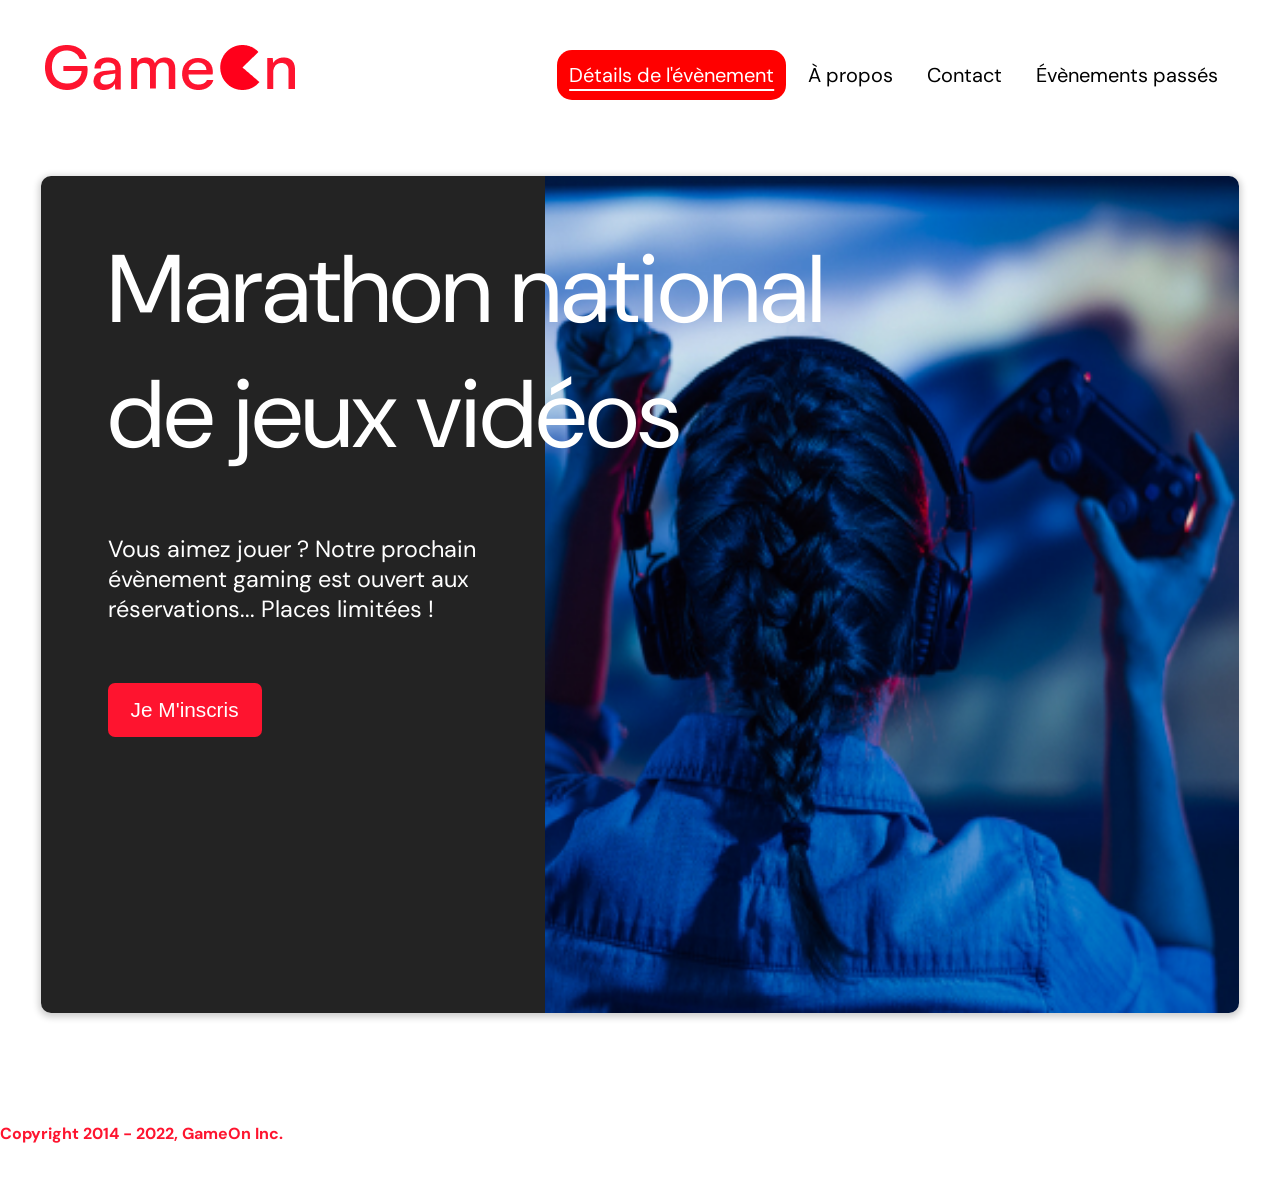
==== starterOnly/index.html @ 9fc14b22 "group media queries in responsive.css" ====
<!DOCTYPE html>
<html lang="en">
  <head>
    <meta charset="utf-8" >
    <title>Reservation</title>
    <meta name="viewport" content="width=device-width,initial-scale=1" >
    <link rel="stylesheet" href="./css/modal.css" >
    <link rel="stylesheet" href="./css/responsive.css" >
    <link rel="stylesheet" href="https://cdnjs.cloudflare.com/ajax/libs/font-awesome/4.7.0/css/font-awesome.min.css">
    <link href="https://fonts.googleapis.com/css?family=DM+Sans" rel="stylesheet">
  </head>
  <body>
    <div class="topnav" id="myTopnav">
      <div class="header-logo">
      <img alt="logo" src="./images/Logo.png">
    </div>
    <div class="main-navbar">
      <a href="#" class="active"><span>Détails de l'évènement</span></a>
      <a href="#"><span>À propos</span></a>
      <a href="#"><span>Contact</span></a>
      <a href="#"><span>Évènements passés</span></a>
      <a href="javascript:void(0);" class="icon" onclick="editNav()">
        <i class="fa fa-bars"></i>
      </a>
    </div>
  </div>
    <main>
      <div class="hero-section">
        <div class="hero-content">
          <h1 class="hero-headline">Marathon national<br>de jeux vidéos</h1>
          <p class="hero-text">
            Vous aimez jouer ? Notre prochain évènement gaming est ouvert
            aux réservations... Places limitées !
          </p>
          <button class="btn-signup modal-btn">je m'inscris</button>
        </div>
        <div class="hero-img">
          <img src="./images/bg_img.jpg" alt="img" >
        </div>
        <button class="btn-signup modal-btn">je m'inscris</button>
      </div>

      <div class="bground">
        <div class="content">
          <span class="close"></span>
          <div class="modal-body">
            <form name="reserve" action="index.html" method="get" onsubmit="return validate();">
              <div class="formData">
                <label for="first">Prénom</label><br>
                <input class="text-control" type="text" id="first" name="first" minlength="2"><br>
              </div>
              <div class="formData">
                <label for="last">Nom</label><br>
                <input class="text-control" type="text" id="last" name="last"><br>
              </div>
              <div class="formData">
                <label for="email">E-mail</label><br>
                <input class="text-control" type="email" id="email" name="email"><br>
              </div>
              <div class="formData">
                <label for="birthdate">Date de naissance</label><br>
                <input class="text-control" type="date" id="birthdate" name="birthdate"><br>
              </div>
              <div class="formData">
                <label for="quantity">À combien de tournois GameOn avez-vous déjà participé ?</label><br>
                <input type="number" class="text-control" id="quantity" name="quantity" min="0" max="99">
              </div>
              <p class="text-label">A quel tournoi souhaitez-vous participer cette année ?</p>
              <div class="formData">
                <input class="checkbox-input" type="radio" id="location1" name="location" value="New York">
                <label class="checkbox-label" for="location1">
                  <span class="checkbox-icon"></span>New York
                </label>
                <input class="checkbox-input" type="radio" id="location2" name="location" value="San Francisco">
                <label class="checkbox-label" for="location2">
                  <span class="checkbox-icon"></span>San Francisco
                </label>
                <input class="checkbox-input" type="radio" id="location3" name="location" value="Seattle">
                <label class="checkbox-label" for="location3">
                  <span class="checkbox-icon"></span>Seattle
                </label>
                <input class="checkbox-input" type="radio" id="location4" name="location" value="Chicago">
                <label class="checkbox-label" for="location4">
                  <span class="checkbox-icon"></span>Chicago
                </label>
                <input class="checkbox-input" type="radio" id="location5" name="location" value="Boston">
                <label class="checkbox-label" for="location5">
                  <span class="checkbox-icon"></span>Boston
                </label>
                <input class="checkbox-input" type="radio" id="location6" name="location" value="Portland">
                <label class="checkbox-label" for="location6">
                  <span class="checkbox-icon"></span>Portland
                </label>
              </div>

              <div class="formData">
                <input class="checkbox-input" type="checkbox" id="checkbox1" checked>
                <label class="checkbox2-label" for="checkbox1">
                  <span class="checkbox-icon"></span>
                  J'ai lu et accepté les conditions d'utilisation.
                </label>
                <br>
                <input class="checkbox-input" type="checkbox" id="checkbox2">
                <label class="checkbox2-label" for="checkbox2">
                  <span class="checkbox-icon"></span>
                  Je Je souhaite être prévenu des prochains évènements.
                </label>
                <br>
              </div>
              <input class="button btn-submit" type="submit" value="C'est parti">
            </form>
          </div>
        </div>
      </div>
    </main>
    <footer>
      <p class="copyrights">
        Copyright 2014 - 2022, GameOn Inc.
      </p>
    </footer>
    <script src="./js/modal.js"></script>
  </body>
</html>
---- starterOnly/css/modal.css ----
:root {
  --font-default: "DM Sans", Arial, Helvetica, sans-serif;
  --font-slab: var(--font-default);
  --modal-duration: 0.8s;
}
* {
  box-sizing: border-box;
  margin: 0;
  padding: 0;
}
/* Landing Page */

body {
  margin: 0;
  display: flex;
  flex-direction: column;
  /* background-image: url("background.png"); */
  font-family: var(--font-default);
  font-size: 18px;
  max-width: 1300px;
  margin: 0 auto;
}

p {
  margin-bottom: 0;
  padding: 0.5vw;
}

img {
  padding-right: 1rem;
}

.topnav {
  overflow: hidden;
  margin: 3.5%;
}
.header-logo {
    float: left;
}
.main-navbar {
    float: right;
}
.topnav a {
  float: left;
  display: block;
  color: #000000;
  text-align: center;
  padding: 12px 12px;
  margin: 5px;
  text-decoration: none;
  font-size: 20px;
  /* font-family: Roboto, sans-serif; */
}

.topnav a:hover {
  background-color: #ff0000;
  color: #ffffff;
  border-radius: 15px;
}

.topnav a.active {
  background-color: #ff0000;
  color: #ffffff;
  border-radius: 15px;
  text-decoration: underline;
  text-underline-offset: 7px;
}

.topnav .icon {
  display: none;
}

@media screen and (max-width: 768px) {
  .topnav a {display: none;}
  .topnav a.icon {
    float: right;
    display: block;
  }
}

@media screen and (max-width: 768px) {
  .topnav.responsive {position: relative;}
  .topnav.responsive .icon {
    position: absolute;
    right: 0;
    top: 0;
  }
  .topnav.responsive a {
    float: none;
    display: block;
    text-align: left;
  }
}



 @media screen and (max-width: 540px) {
  .topnav a {display: none;}
  .topnav a.icon {
    float: right;
    display: block;
    margin-top: -15px;
  }
} 

main {
  font-size: 130%;
  font-weight: bolder;
  color: black;
  padding-top: 0.5vw;
  padding-left: 2vw;
  padding-right: 2vw;
  margin: 20px 15px;
  border-radius: 2rem;
  text-align: justify;


}

.modal-btn {
  font-size: 145%;
  background: #fe142f;
  display: flex;
  margin: auto;
  padding: 2em;
  color: #fff;
  padding: 0.75rem 2.5rem;
  border-radius: 1rem;
  cursor: pointer;
}

.modal-btn:hover {
  background: #3876ac;
}

.footer {
  margin: 20px;
  padding: 10px;
  font-family: var(--font-slab);
}

/* Modal form */

.button {
  background: #fe142f;
  margin-top: 0.5em;
  padding: 1em;
  color: #fff;
  border-radius: 15px;
  cursor: pointer;
  font-size: 16px;
}

.button:hover {
  background: #3876ac;
}

.smFont {
  font-size: 16px;
}

.bground {
  display: none;
  position: fixed;
  z-index: 1;
  left: 0;
  top: 0;
  height: 100%;
  width: 100%;
  overflow: auto;
  background-color: rgba(26, 39, 156, 0.4);
}

.content {
  margin: 5% auto;
  width: 100%;
  max-width: 500px;
  animation-name: modalopen;
  animation-duration: var(--modal-duration);
  background: #232323;
  border-radius: 10px;
  overflow: hidden;
  position: relative;
  color: #fff;
  padding-top: 10px;
}

.modal-body {
  padding: 15px 8%;
  margin: 15px auto;
}

label {
  font-family: var(--font-default);
  font-size: 17px;
  font-weight: normal;
  display: inline-block;
  margin-bottom: 11px;
}
input {
  padding: 8px;
  border: 0.8px solid #ccc;
  outline: none;
}
.text-control {
  margin: 0;
  padding: 8px;
  width: 100%;
  border-radius: 8px;
  font-size: 20px;
  height: 48px;
}
.formData[data-error]::after {
  content: attr(data-error);
  font-size: 0.4em;
  color: #e54858;
  display: block;
  margin-top: 7px;
  margin-bottom: 7px;
  text-align: right;
  line-height: 0.3;
  opacity: 0;
  transition: 0.3s;
}
.formData[data-error-visible="true"]::after {
  opacity: 1;
}
.formData[data-error-visible="true"] .text-control {
  border: 2px solid #e54858;
}
/* 
input[data-error]::after {
    content: attr(data-error);
    font-size: 0.4em;
    color: red;
} */
.checkbox-label,
.checkbox2-label {
  position: relative;
  margin-left: 36px;
  font-size: 12px;
  font-weight: normal;
}
.checkbox-label .checkbox-icon,
.checkbox2-label .checkbox-icon {
  display: block;
  width: 20px;
  height: 20px;
  border: 2px solid #279e7a;
  border-radius: 50%;
  text-indent: 29px;
  white-space: nowrap;
  position: absolute;
  left: -30px;
  top: -1px;
  transition: 0.3s;
}
.checkbox-label .checkbox-icon::after,
.checkbox2-label .checkbox-icon::after {
  content: "";
  width: 13px;
  height: 13px;
  background-color: #279e7a;
  border-radius: 50%;
  text-indent: 29px;
  white-space: nowrap;
  position: absolute;
  left: 50%;
  top: 50%;
  transform: translate(-50%, -50%);
  transition: 0.3s;
  opacity: 0;
}
.checkbox-input {
  display: none;
}
.checkbox-input:checked + .checkbox-label .checkbox-icon::after,
.checkbox-input:checked + .checkbox2-label .checkbox-icon::after {
  opacity: 1;
}
.checkbox-input:checked + .checkbox2-label .checkbox-icon {
  background: #279e7a;
}
.checkbox2-label .checkbox-icon {
  border-radius: 4px;
  border: 0;
  background: #c4c4c4;
}
.checkbox2-label .checkbox-icon::after {
  width: 7px;
  height: 4px;
  border-radius: 2px;
  background: transparent;
  border: 2px solid transparent;
  border-bottom-color: #fff;
  border-left-color: #fff;
  transform: rotate(-55deg);
  left: 21%;
  top: 19%;
}
.close {
  position: absolute;
  right: 15px;
  top: 15px;
  width: 32px;
  height: 32px;
  opacity: 1;
  cursor: pointer;
  transform: scale(0.7);
}
.close:before,
.close:after {
  position: absolute;
  left: 15px;
  content: " ";
  height: 33px;
  width: 3px;
  background-color: #fff;
}
.close:before {
  transform: rotate(45deg);
}
.close:after {
  transform: rotate(-45deg);
}
.btn-submit,
.btn-signup {
  background: #fe142f;
  display: block;
  margin: 0 auto;
  border-radius: 7px;
  font-size: 1rem;
  padding: 12px 82px;
  color: #fff;
  cursor: pointer;
  border: 0;
}
/* custom select styles */
.custom-select {
  position: relative;
  font-family: Arial;
  font-size: 1.1rem;
  font-weight: normal;
}

.custom-select select {
  display: none;
}
.select-selected {
  background-color: #fff;
}

/* Style the arrow inside the select element: */
.select-selected:after {
  position: absolute;
  content: "";
  top: 10px;
  right: 13px;
  width: 11px;
  height: 11px;
  border: 3px solid transparent;
  border-bottom-color: #f00;
  border-left-color: #f00;
  transform: rotate(-48deg);
  border-radius: 5px 0 5px 0;
}

/* Point the arrow upwards when the select box is open (active): */
.select-selected.select-arrow-active:after {
  transform: rotate(135deg);
  top: 13px;
}

.select-items div,
.select-selected {
  color: #000;
  padding: 11px 16px;
  border: 1px solid transparent;
  border-color: transparent transparent rgba(0, 0, 0, 0.1) transparent;
  cursor: pointer;
  border-radius: 8px;
  height: 48px;
}

/* Style items (options): */
.select-items {
  position: absolute;
  background-color: #fff;
  top: 89%;
  left: 0;
  right: 0;
  z-index: 99;
}

/* Hide the items when the select box is closed: */
.select-hide {
  display: none;
}

.select-items div:hover,
.same-as-selected {
  background-color: rgba(0, 0, 0, 0.1);
}
/* custom select end */
.text-label {
  font-weight: normal;
  font-size: 16px;
}
.hero-section {
  min-height: 93vh;
  border-radius: 10px;
  display: grid;
  grid-template-columns: repeat(12, 1fr);
  overflow: hidden;
  box-shadow: 0 2px 7px 2px rgba(0, 0, 0, 0.2);
  margin-bottom: 10px;
}
.hero-content {
  padding: 51px 67px;
  grid-column: span 4;
  background: #232323;
  color: #fff;
  position: relative;
  text-align: left;
  min-width: 424px;
}
.hero-content::after {
  content: "";
  width: 100%;
  height: 100%;
  background: #232323;
  position: absolute;
  right: -80px;
  top: 0;
}
.hero-content > * {
  position: relative;
  z-index: 1;
}
.hero-headline {
  font-size: 6rem;
  font-weight: normal;
  white-space: nowrap;
}
.hero-text {
  width: 146%;
  font-weight: normal;
  margin-top: 57px;
  padding: 0;
}
.btn-signup {
  outline: none;
  text-transform: capitalize;
  font-size: 1.3rem;
  padding: 15px 23px;
  margin: 0;
  margin-top: 59px;
}
.hero-img {
  grid-column: span 8;
}
.hero-img img {
  width: 100%;
  height: 100%;
  display: block;
  padding: 0;
}
.copyrights {
  color: #fe142f;
  padding: 0;
  font-size: 1rem;
  margin: 60px 0 30px;
  font-weight: bolder;
}
.hero-section > .btn-signup {
  display: none;
}
footer {
  /* padding-left: 2vw;
  padding-right: 2vw; */
  margin: 20px 0;
}
@media screen and (max-width: 800px) {
  .hero-section {
    display: block;
    box-shadow: unset;
  }
  .hero-content {
    background: #fff;
    color: #000;
    padding: 20px;
  }
  .hero-content::after {
    content: unset;
  }
  .hero-content .btn-signup {
    display: none;
  }
  .hero-headline {
    font-size: 4.5rem;
    white-space: normal;
  }
  .hero-text {
    width: unset;
    font-size: 1.5rem;
  }
  .hero-img img {
    border-radius: 10px;
    margin-top: 40px;
  }
  .hero-section > .btn-signup {
    display: block;
    margin: 32px auto 10px;
    padding: 12px 35px;
  }
  .copyrights {
    margin-top: 50px;
    text-align: center;
  }
}

@keyframes modalopen {
  from {
    opacity: 0;
    transform: translateY(-150px);
  }
  to {
    opacity: 1;
  }
}
---- starterOnly/css/responsive.css ----
@media screen and (max-width: 768px) {
    .topnav a {display: none;}
    .topnav a.icon {
      float: right;
      display: block;
    }
  }
  
  @media screen and (max-width: 768px) {
    .topnav.responsive {position: relative;}
    .topnav.responsive .icon {
      position: absolute;
      right: 0;
      top: 0;
    }
    .topnav.responsive a {
      float: none;
      display: block;
      text-align: left;
    }
  }
  
  
  
   @media screen and (max-width: 540px) {
    .topnav a {display: none;}
    .topnav a.icon {
      float: right;
      display: block;
      margin-top: -15px;
    }
  } 



@media screen and (max-width: 800px) {
    .hero-section {
      display: block;
      box-shadow: unset;
    }
    .hero-content {
      background: #fff;
      color: #000;
      padding: 20px;
    }
    .hero-content::after {
      content: unset;
    }
    .hero-content .btn-signup {
      display: none;
    }
    .hero-headline {
      font-size: 4.5rem;
      white-space: normal;
    }
    .hero-text {
      width: unset;
      font-size: 1.5rem;
    }
    .hero-img img {
      border-radius: 10px;
      margin-top: 40px;
    }
    .hero-section > .btn-signup {
      display: block;
      margin: 32px auto 10px;
      padding: 12px 35px;
    }
    .copyrights {
      margin-top: 50px;
      text-align: center;
    }
  }
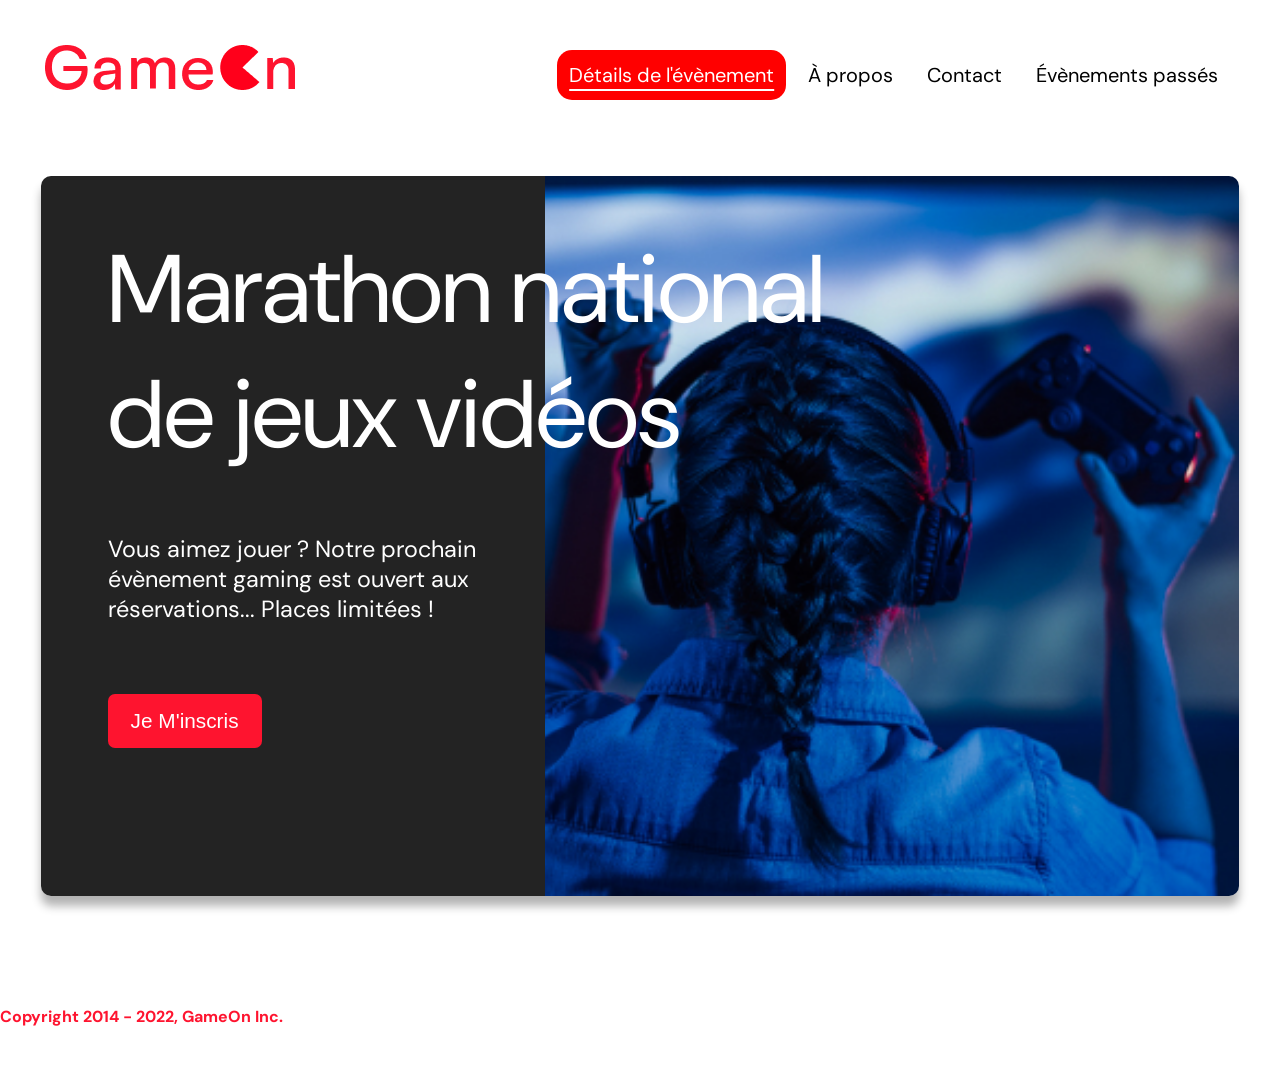
==== commit 8a297d04: "html typo "je je" "A"" ====
--- a/starterOnly/index.html
+++ b/starterOnly/index.html
@@ -65,7 +65,7 @@
                 <label for="quantity">À combien de tournois GameOn avez-vous déjà participé ?</label><br>
                 <input type="number" class="text-control" id="quantity" name="quantity" min="0" max="99">
               </div>
-              <p class="text-label">A quel tournoi souhaitez-vous participer cette année ?</p>
+              <p class="text-label">À quel tournoi souhaitez-vous participer cette année ?</p>
               <div class="formData">
                 <input class="checkbox-input" type="radio" id="location1" name="location" value="New York">
                 <label class="checkbox-label" for="location1">
@@ -103,7 +103,7 @@
                 <input class="checkbox-input" type="checkbox" id="checkbox2">
                 <label class="checkbox2-label" for="checkbox2">
                   <span class="checkbox-icon"></span>
-                  Je Je souhaite être prévenu des prochains évènements.
+                  Je souhaite être prévenu des prochains évènements.
                 </label>
                 <br>
               </div>
--- a/starterOnly/css/modal.css
+++ b/starterOnly/css/modal.css
@@ -3,11 +3,13 @@
   --font-slab: var(--font-default);
   --modal-duration: 0.8s;
 }
+
 * {
   box-sizing: border-box;
   margin: 0;
   padding: 0;
 }
+
 /* Landing Page */
 
 body {
@@ -23,7 +25,7 @@
 
 p {
   margin-bottom: 0;
-  padding: 0.5vw;
+  /* padding: 0.5vw; */
 }
 
 img {
@@ -34,12 +36,15 @@
   overflow: hidden;
   margin: 3.5%;
 }
+
 .header-logo {
-    float: left;
-}
+  float: left;
+}
+
 .main-navbar {
-    float: right;
-}
+  float: right;
+}
+
 .topnav a {
   float: left;
   display: block;
@@ -70,39 +75,6 @@
   display: none;
 }
 
-@media screen and (max-width: 768px) {
-  .topnav a {display: none;}
-  .topnav a.icon {
-    float: right;
-    display: block;
-  }
-}
-
-@media screen and (max-width: 768px) {
-  .topnav.responsive {position: relative;}
-  .topnav.responsive .icon {
-    position: absolute;
-    right: 0;
-    top: 0;
-  }
-  .topnav.responsive a {
-    float: none;
-    display: block;
-    text-align: left;
-  }
-}
-
-
-
- @media screen and (max-width: 540px) {
-  .topnav a {display: none;}
-  .topnav a.icon {
-    float: right;
-    display: block;
-    margin-top: -15px;
-  }
-} 
-
 main {
   font-size: 130%;
   font-weight: bolder;
@@ -113,8 +85,6 @@
   margin: 20px 15px;
   border-radius: 2rem;
   text-align: justify;
-
-
 }
 
 .modal-btn {
@@ -192,16 +162,18 @@
 
 label {
   font-family: var(--font-default);
-  font-size: 17px;
+  font-size: 15px;
   font-weight: normal;
   display: inline-block;
   margin-bottom: 11px;
 }
+
 input {
   padding: 8px;
   border: 0.8px solid #ccc;
   outline: none;
 }
+
 .text-control {
   margin: 0;
   padding: 8px;
@@ -210,24 +182,29 @@
   font-size: 20px;
   height: 48px;
 }
+
 .formData[data-error]::after {
   content: attr(data-error);
-  font-size: 0.4em;
+  font-size: 0.5em;
   color: #e54858;
   display: block;
-  margin-top: 7px;
+  margin-top: 5px;
+  /* 
   margin-bottom: 7px;
   text-align: right;
-  line-height: 0.3;
+  line-height: 0.3; */
   opacity: 0;
   transition: 0.3s;
 }
+
 .formData[data-error-visible="true"]::after {
   opacity: 1;
 }
+
 .formData[data-error-visible="true"] .text-control {
   border: 2px solid #e54858;
 }
+
 /* 
 input[data-error]::after {
     content: attr(data-error);
@@ -241,6 +218,7 @@
   font-size: 12px;
   font-weight: normal;
 }
+
 .checkbox-label .checkbox-icon,
 .checkbox2-label .checkbox-icon {
   display: block;
@@ -255,6 +233,7 @@
   top: -1px;
   transition: 0.3s;
 }
+
 .checkbox-label .checkbox-icon::after,
 .checkbox2-label .checkbox-icon::after {
   content: "";
@@ -271,21 +250,26 @@
   transition: 0.3s;
   opacity: 0;
 }
+
 .checkbox-input {
   display: none;
 }
-.checkbox-input:checked + .checkbox-label .checkbox-icon::after,
-.checkbox-input:checked + .checkbox2-label .checkbox-icon::after {
+
+.checkbox-input:checked+.checkbox-label .checkbox-icon::after,
+.checkbox-input:checked+.checkbox2-label .checkbox-icon::after {
   opacity: 1;
 }
-.checkbox-input:checked + .checkbox2-label .checkbox-icon {
+
+.checkbox-input:checked+.checkbox2-label .checkbox-icon {
   background: #279e7a;
 }
+
 .checkbox2-label .checkbox-icon {
   border-radius: 4px;
   border: 0;
   background: #c4c4c4;
 }
+
 .checkbox2-label .checkbox-icon::after {
   width: 7px;
   height: 4px;
@@ -298,6 +282,7 @@
   left: 21%;
   top: 19%;
 }
+
 .close {
   position: absolute;
   right: 15px;
@@ -308,6 +293,7 @@
   cursor: pointer;
   transform: scale(0.7);
 }
+
 .close:before,
 .close:after {
   position: absolute;
@@ -317,12 +303,15 @@
   width: 3px;
   background-color: #fff;
 }
+
 .close:before {
   transform: rotate(45deg);
 }
+
 .close:after {
   transform: rotate(-45deg);
 }
+
 .btn-submit,
 .btn-signup {
   background: #fe142f;
@@ -335,6 +324,7 @@
   cursor: pointer;
   border: 0;
 }
+
 /* custom select styles */
 .custom-select {
   position: relative;
@@ -346,6 +336,7 @@
 .custom-select select {
   display: none;
 }
+
 .select-selected {
   background-color: #fff;
 }
@@ -401,20 +392,23 @@
 .same-as-selected {
   background-color: rgba(0, 0, 0, 0.1);
 }
+
 /* custom select end */
 .text-label {
   font-weight: normal;
   font-size: 16px;
 }
+
 .hero-section {
-  min-height: 93vh;
+  /* min-height: 93vh; */
   border-radius: 10px;
   display: grid;
   grid-template-columns: repeat(12, 1fr);
   overflow: hidden;
-  box-shadow: 0 2px 7px 2px rgba(0, 0, 0, 0.2);
+  box-shadow: 0 10px 10px rgba(0, 0, 0, 0.3);
   margin-bottom: 10px;
 }
+
 .hero-content {
   padding: 51px 67px;
   grid-column: span 4;
@@ -424,6 +418,7 @@
   text-align: left;
   min-width: 424px;
 }
+
 .hero-content::after {
   content: "";
   width: 100%;
@@ -433,38 +428,45 @@
   right: -80px;
   top: 0;
 }
-.hero-content > * {
+
+.hero-content>* {
   position: relative;
   z-index: 1;
 }
+
 .hero-headline {
   font-size: 6rem;
   font-weight: normal;
   white-space: nowrap;
 }
+
 .hero-text {
   width: 146%;
   font-weight: normal;
   margin-top: 57px;
   padding: 0;
 }
+
 .btn-signup {
   outline: none;
   text-transform: capitalize;
   font-size: 1.3rem;
   padding: 15px 23px;
-  margin: 0;
-  margin-top: 59px;
-}
+  margin: 70px 0;
+}
+
 .hero-img {
   grid-column: span 8;
 }
+
 .hero-img img {
   width: 100%;
   height: 100%;
   display: block;
+  object-fit: cover;
   padding: 0;
 }
+
 .copyrights {
   color: #fe142f;
   padding: 0;
@@ -472,51 +474,15 @@
   margin: 60px 0 30px;
   font-weight: bolder;
 }
-.hero-section > .btn-signup {
-  display: none;
-}
+
+.hero-section>.btn-signup {
+  display: none;
+}
+
 footer {
   /* padding-left: 2vw;
   padding-right: 2vw; */
   margin: 20px 0;
-}
-@media screen and (max-width: 800px) {
-  .hero-section {
-    display: block;
-    box-shadow: unset;
-  }
-  .hero-content {
-    background: #fff;
-    color: #000;
-    padding: 20px;
-  }
-  .hero-content::after {
-    content: unset;
-  }
-  .hero-content .btn-signup {
-    display: none;
-  }
-  .hero-headline {
-    font-size: 4.5rem;
-    white-space: normal;
-  }
-  .hero-text {
-    width: unset;
-    font-size: 1.5rem;
-  }
-  .hero-img img {
-    border-radius: 10px;
-    margin-top: 40px;
-  }
-  .hero-section > .btn-signup {
-    display: block;
-    margin: 32px auto 10px;
-    padding: 12px 35px;
-  }
-  .copyrights {
-    margin-top: 50px;
-    text-align: center;
-  }
 }
 
 @keyframes modalopen {
@@ -524,8 +490,8 @@
     opacity: 0;
     transform: translateY(-150px);
   }
+
   to {
     opacity: 1;
   }
-}
-
+}
--- a/starterOnly/css/responsive.css
+++ b/starterOnly/css/responsive.css
@@ -1,74 +1,138 @@
+/* Desktop first max-width large to small sizes */
+
+@media screen and (max-width: 800px) {
+  main {
+    margin:0 15px;
+  }
+
+  .hero-section {
+    display: block;
+    box-shadow: unset;
+  }
+
+  .hero-content {
+    background: #fff;
+    color: #000;
+    padding: 0;
+    min-width: 100%;
+  }
+
+  .hero-content::after {
+    content: unset;
+  }
+
+  .hero-content .btn-signup {
+    display: none;
+  }
+
+  .hero-headline {
+    font-size: 2.5rem;
+    white-space: normal;
+  }
+
+  .hero-text {
+    width: unset;
+    font-size: 0.8rem;
+    margin-top: 20px;
+  }
+
+  .hero-img img {
+    border-radius: 10px;
+    margin-top: 40px;
+  }
+
+  .hero-section>.btn-signup {
+    display: block;
+    margin: 32px auto 10px;
+    padding: 12px 35px;
+  }
+
+  .copyrights {
+    margin: 10px 0;
+    font-size:0.8rem;
+    text-align: center;
+  }
+
+  .topnav {
+    margin: 30px 20px 20px 20px;
+  }
+
+  .header-logo img {
+    width:50%;
+  }
+
+  label, .text-label { 
+    font-size: 12px
+  }
+
+  .checkbox-label, .checkbox2-label {
+    margin-left: 28px;
+  }
+  .checkbox-label .checkbox-icon, .checkbox2-label .checkbox-icon {
+    left: -25px;
+  }
+  .btn-submit, .btn-signup {
+    padding: 12px 32px;
+  }
+}
 
 @media screen and (max-width: 768px) {
-    .topnav a {display: none;}
-    .topnav a.icon {
-      float: right;
-      display: block;
-    }
+
+  .topnav a {
+    display: none;
   }
-  
-  @media screen and (max-width: 768px) {
-    .topnav.responsive {position: relative;}
-    .topnav.responsive .icon {
-      position: absolute;
-      right: 0;
-      top: 0;
-    }
-    .topnav.responsive a {
-      float: none;
-      display: block;
-      text-align: left;
-    }
+
+  .topnav a.icon {
+    float: right;
+    display: block;
   }
-  
-  
-  
-   @media screen and (max-width: 540px) {
-    .topnav a {display: none;}
-    .topnav a.icon {
-      float: right;
-      display: block;
-      margin-top: -15px;
-    }
-  } 
 
+  .topnav.responsive {
+    position: relative;
+  }
 
+  .topnav.responsive .icon {
+    position: absolute;
+    right: 0;
+    top: 0;
+    background-color: transparent; 
+  }
 
-@media screen and (max-width: 800px) {
-    .hero-section {
-      display: block;
-      box-shadow: unset;
-    }
-    .hero-content {
-      background: #fff;
-      color: #000;
-      padding: 20px;
-    }
-    .hero-content::after {
-      content: unset;
-    }
-    .hero-content .btn-signup {
-      display: none;
-    }
-    .hero-headline {
-      font-size: 4.5rem;
-      white-space: normal;
-    }
-    .hero-text {
-      width: unset;
-      font-size: 1.5rem;
-    }
-    .hero-img img {
-      border-radius: 10px;
-      margin-top: 40px;
-    }
-    .hero-section > .btn-signup {
-      display: block;
-      margin: 32px auto 10px;
-      padding: 12px 35px;
-    }
-    .copyrights {
-      margin-top: 50px;
-      text-align: center;
-    }
-  }+  .topnav .icon:hover {
+    background-color: transparent; 
+    color: #f00; 
+    border-radius: 0px;
+  }
+
+  .topnav.responsive a {
+    float: none;
+    display: block;
+    text-align: left;
+  }
+
+  .content {
+    margin-top:80px;
+    border-radius: 8px 8px 0 0;
+  }
+}
+
+@media screen and (max-width: 540px) {
+  .topnav a {
+    display: none;
+  }
+
+  .topnav a.icon {
+    float: right;
+    display: block;
+    margin-top: -15px;
+    color: #f00;
+  }
+
+  .bground {
+    background-color: transparent;
+  }
+
+  footer {
+    display: none;
+  }
+}
